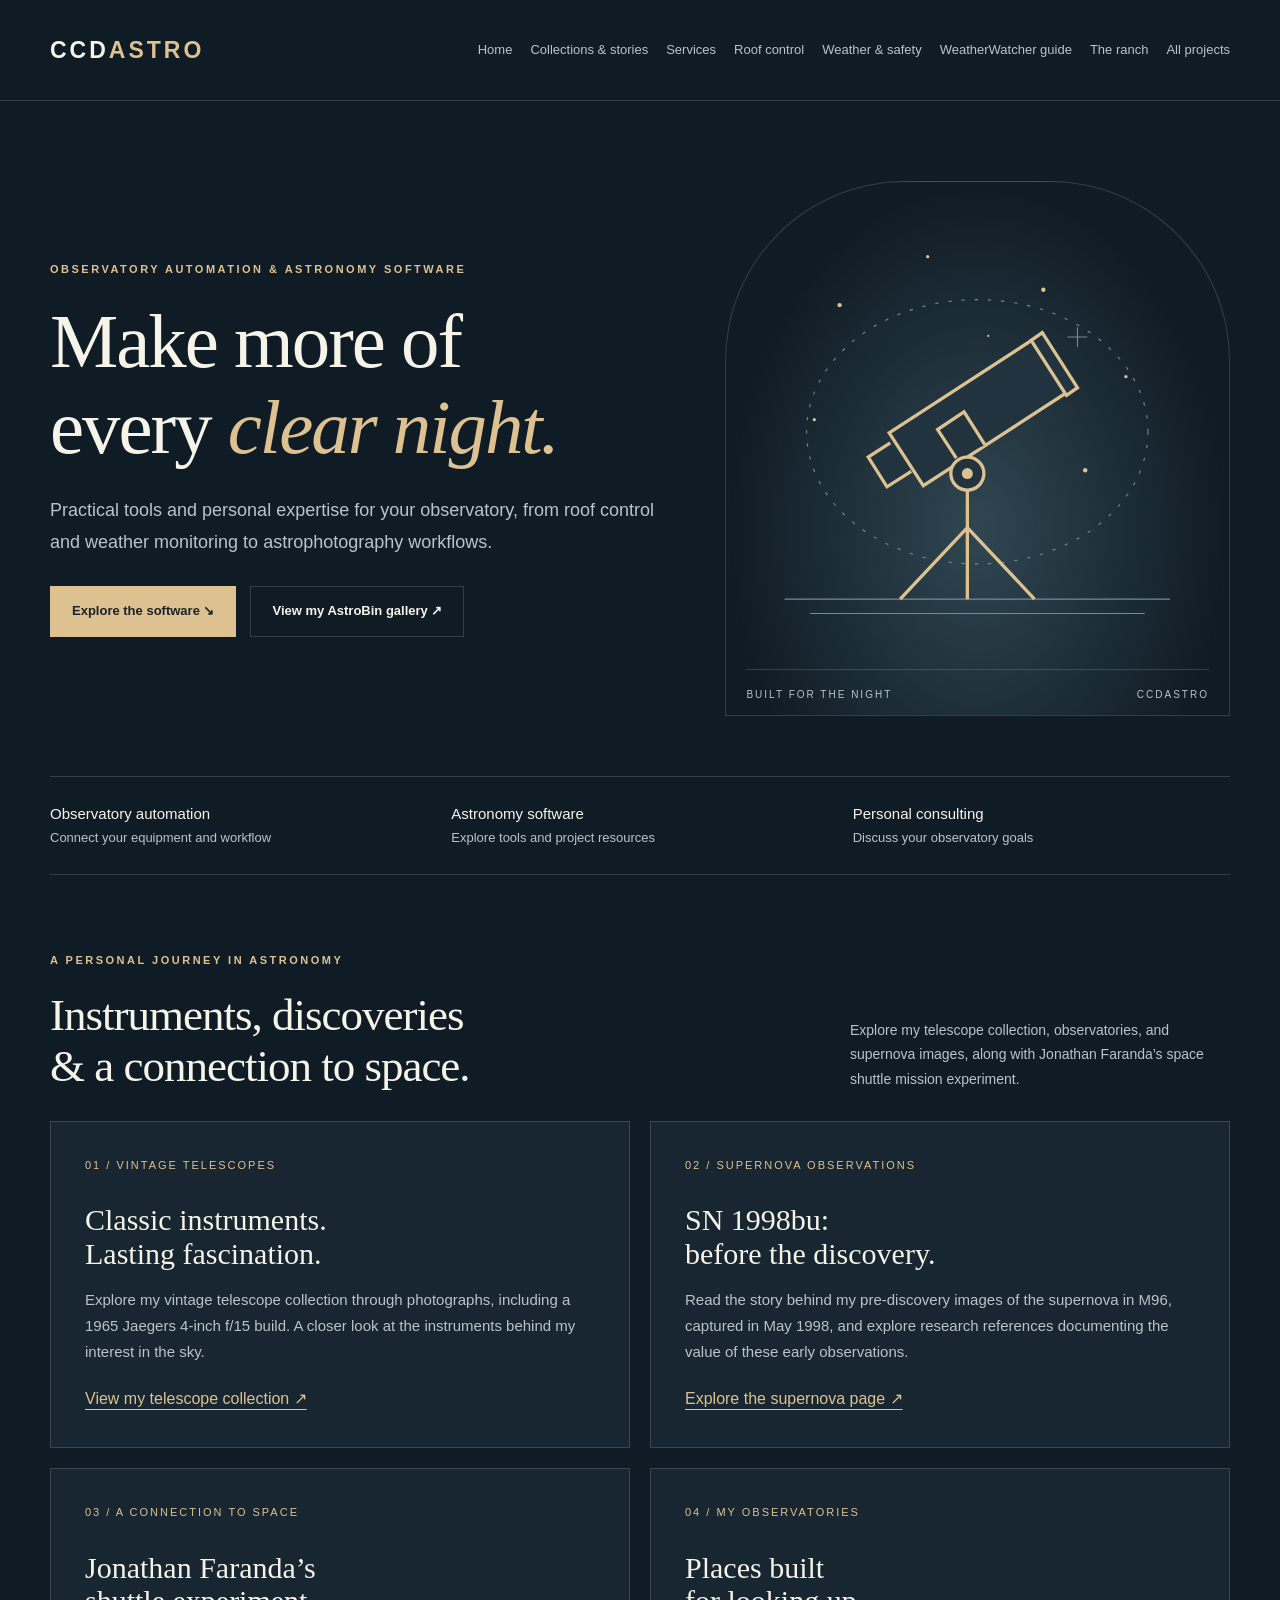
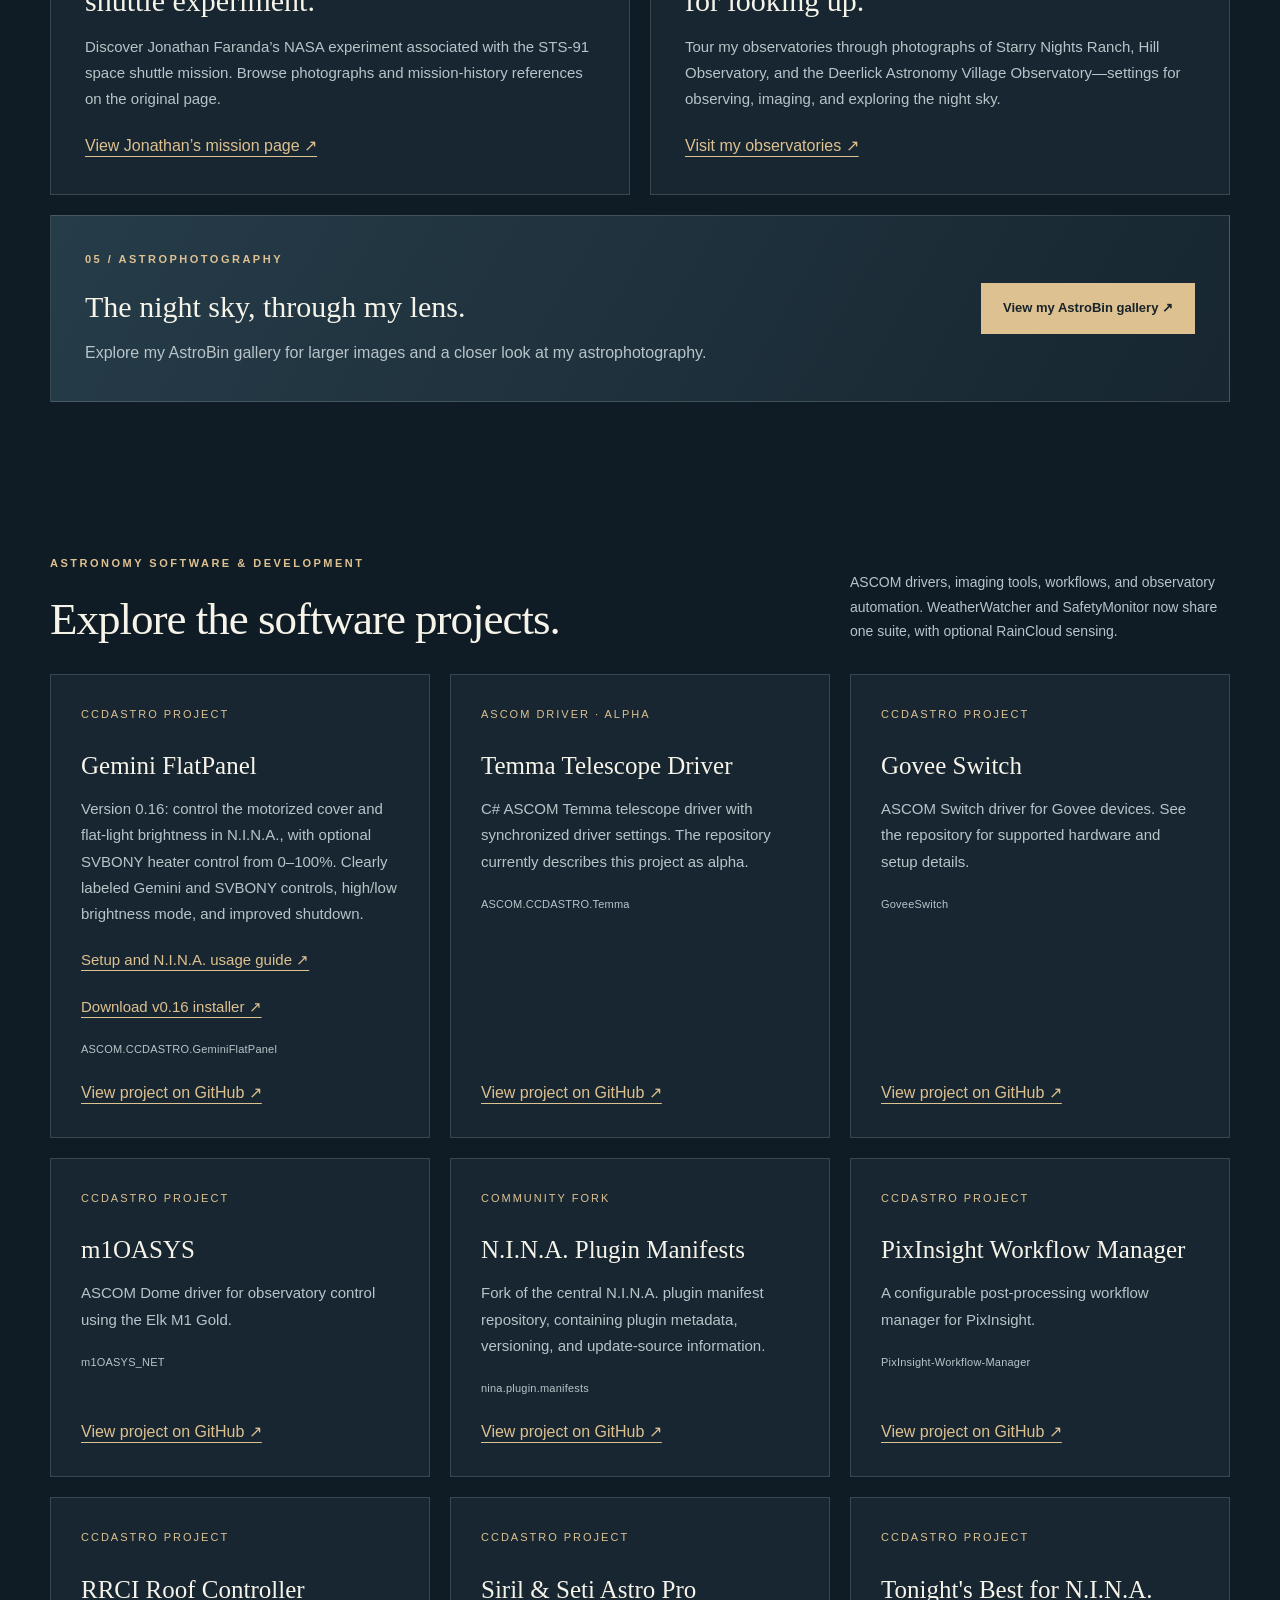
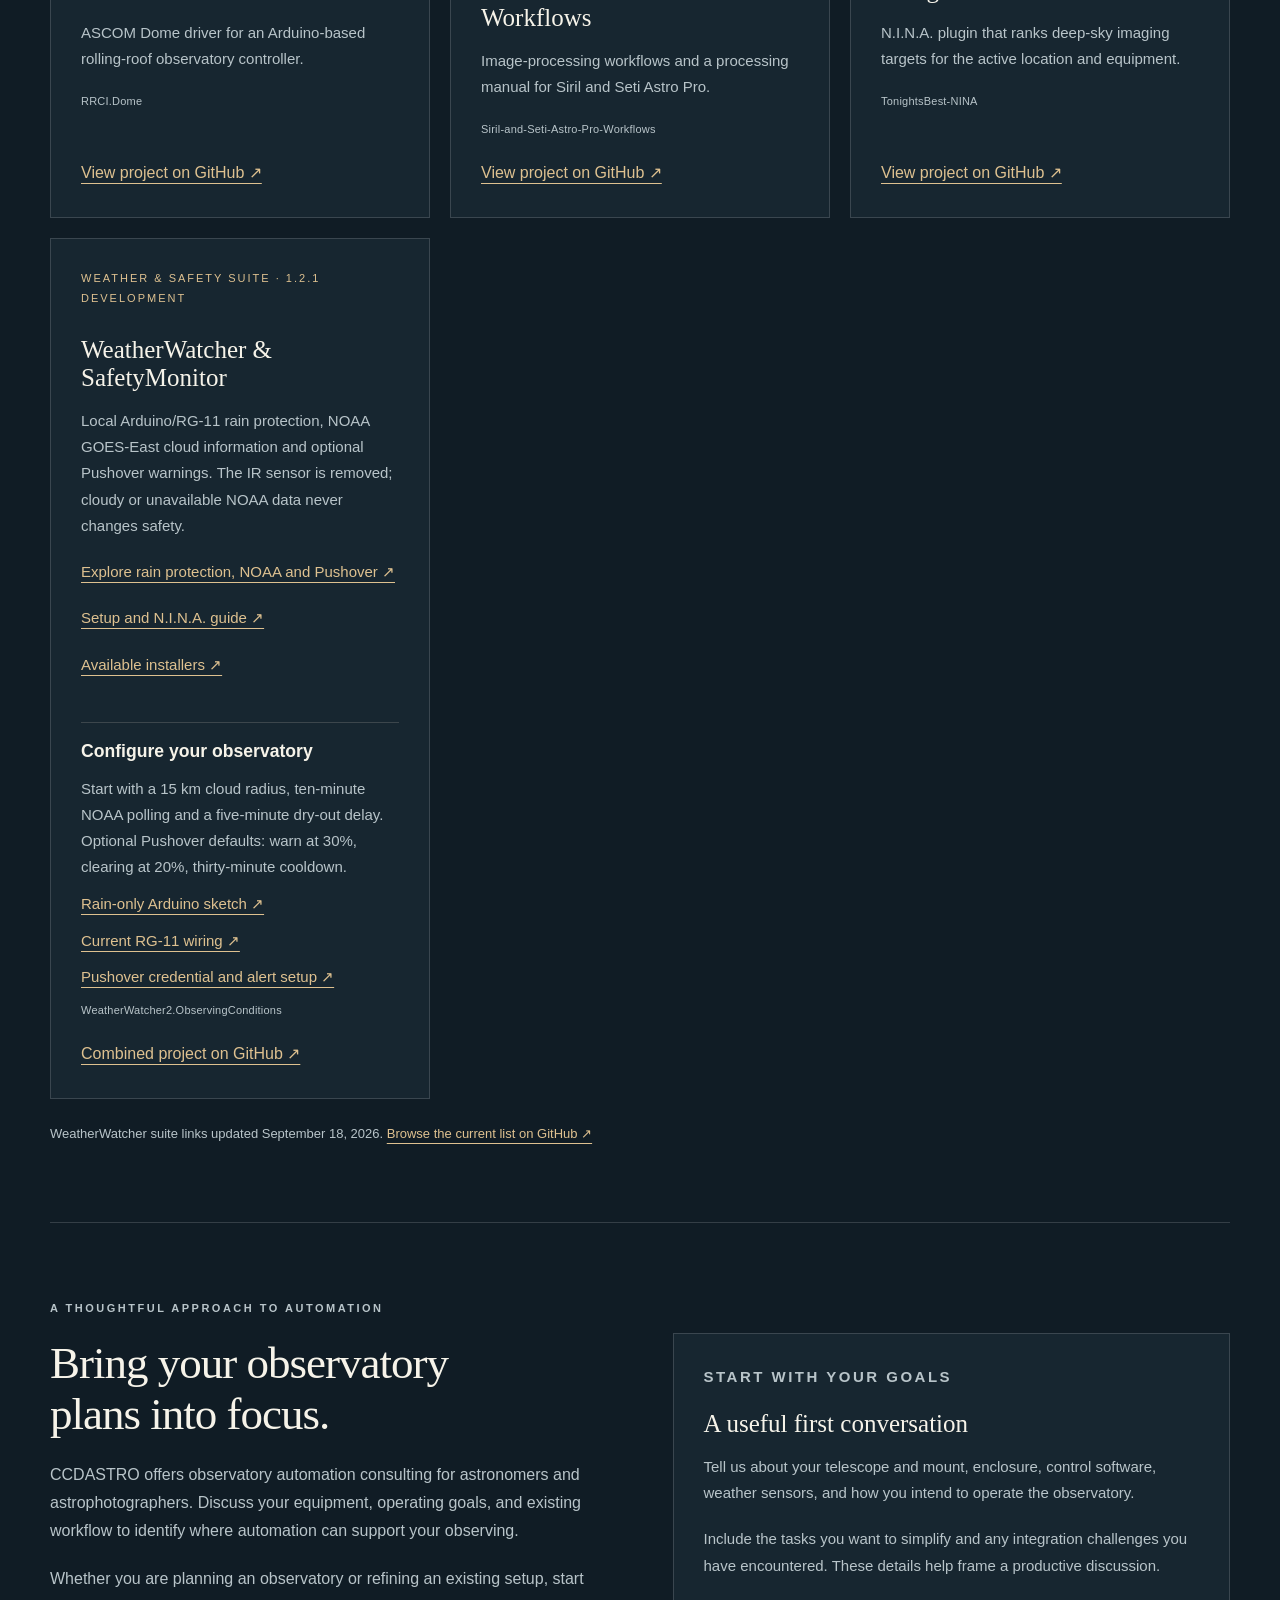
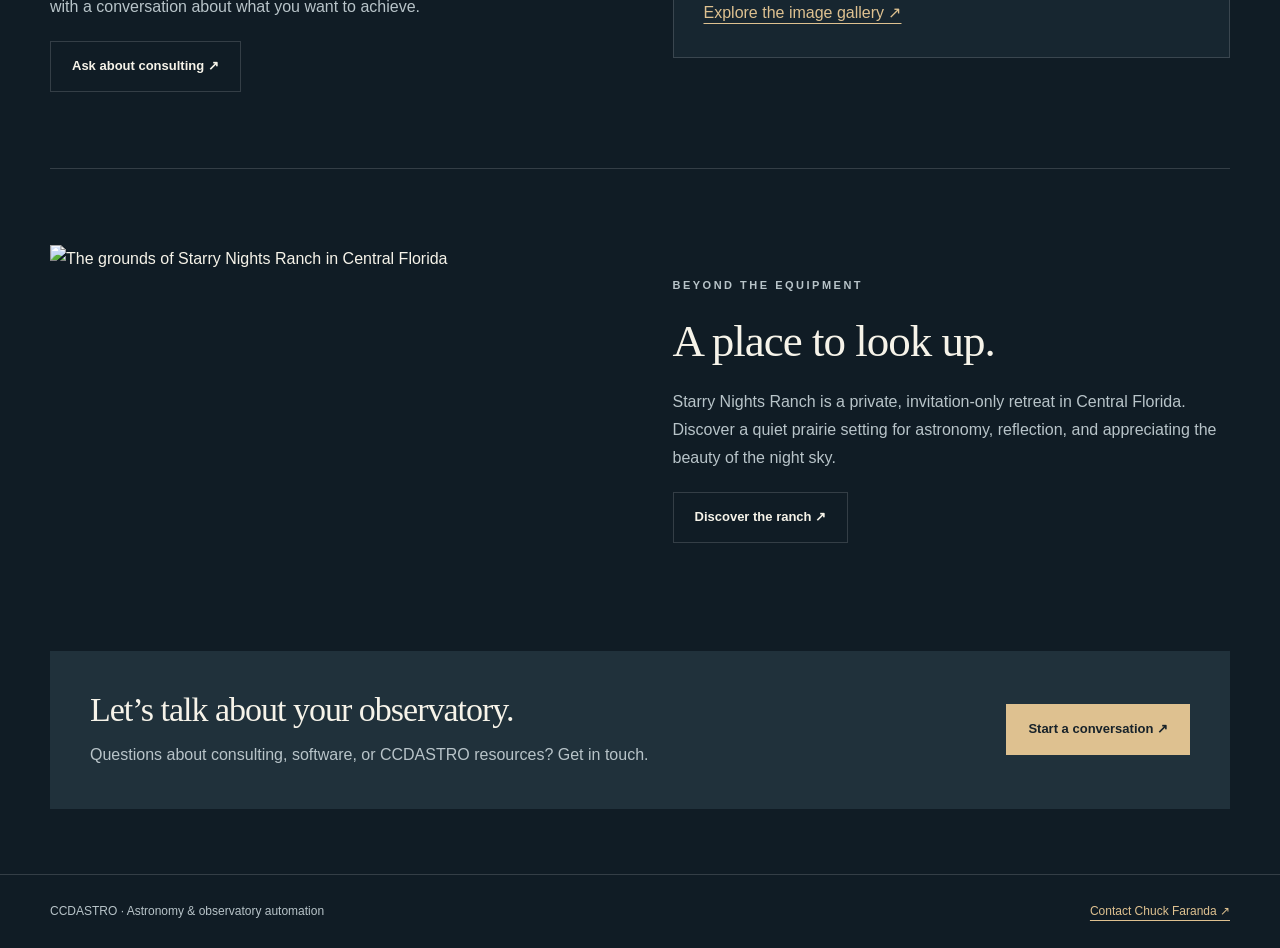
==== website/index.html @ 3b73a75c "Add NOAA cloud information, Pushover advisories, and updated project webpages" ====
<!doctype html><html lang="en"><head><meta charset="utf-8"><meta name="viewport" content="width=device-width, initial-scale=1"><meta name="description" content="CCDASTRO observatory automation consulting and astronomy software. Explore roof control, weather monitoring, imaging resources, and Starry Nights Ranch."><meta name="theme-color" content="#101c25"><title>CCDASTRO | Observatory Automation &amp; Astronomy Software</title><link rel="stylesheet" href="ccdastro-modern.css"><style>.raincloud-build{border-top:1px solid rgba(128,128,128,.35);margin-top:1.5rem;padding-top:1rem}.raincloud-build h4{font-size:1.1rem;line-height:1.4;margin:0 0 .75rem}.raincloud-build p{margin:.65rem 0}</style></head><body><a class="skip" href="#main">Skip to content</a><header><nav class="wrap" aria-label="Primary navigation"><a class="brand" href="index.html">CCD<span>ASTRO</span></a><div class="navlinks"><a href="index.html">Home</a><a href="index.html#explore">Collections &amp; stories</a><a href="index.html#services">Services</a><a href="RRCI.html">Roof control</a><a href="wwi.html">Weather &amp; safety</a><a href="weatherwatcher-guide.html">WeatherWatcher guide</a><a href="SNR.htm">The ranch</a><a href="#software">All projects</a></div></nav></header><main id="main"><section class="hero home-hero wrap"><div><p class="eyebrow">Observatory automation &amp; astronomy software</p><h1>Make more of<br>every <em>clear night.</em></h1><p class="lead">Practical tools and personal expertise for your observatory, from roof control and weather monitoring to astrophotography workflows.</p><div class="actions"><a class="button" href="#software">Explore the software ↘</a><a class="button secondary" href="https://app.astrobin.com/u/cfaranda">View my AstroBin gallery ↗</a></div></div><div class="observatory-art"><svg viewBox="0 0 420 420" role="img" aria-label="Line illustration of a telescope beneath a starry sky"><g fill="#dec190"><circle cx="85" cy="90" r="2"/><circle cx="165" cy="46" r="1.5"/><circle cx="270" cy="76" r="2"/><circle cx="345" cy="155" r="1.5"/><circle cx="62" cy="194" r="1.5"/><circle cx="308" cy="240" r="2"/><circle cx="220" cy="118" r="1"/></g><g fill="none" stroke="#718c98" stroke-width="1"><ellipse cx="210" cy="205" rx="155" ry="120" stroke-dasharray="3 9"/><path d="M35 357h350M58 370h304M292 119h18m-9-9v18"/></g><g stroke="#dec190" stroke-width="3" fill="#20333f"><path d="m130 206 137-89 31 48-137 89Z"/><path d="m259 122 10-7 32 50-10 7Z"/><path d="m131 215-20 13 17 27 22-14"/><circle cx="201" cy="243" r="15"/><path d="M201 258v34m0 0-61 65m61-65 61 65m-61-65v65"/><path d="m191 229-17-26 24-16 19 30"/></g><circle cx="201" cy="243" r="5" fill="#dec190"/></svg><div class="art-caption"><span>BUILT FOR THE NIGHT</span><span>CCDASTRO</span></div></div></section>
<div class="intro-strip wrap"><div><strong>Observatory automation</strong>Connect your equipment and workflow</div><div><strong>Astronomy software</strong>Explore tools and project resources</div><div><strong>Personal consulting</strong>Discuss your observatory goals</div></div>
<section class="section wrap" id="explore" aria-labelledby="explore-title"><div class="section-heading"><div><p class="eyebrow">A personal journey in astronomy</p><h2 id="explore-title">Instruments, discoveries<br>&amp; a connection to space.</h2></div><p>Explore my telescope collection, observatories, and supernova images, along with Jonathan Faranda’s space shuttle mission experiment.</p></div><div class="collection-grid">
<article class="card"><span class="number">01 / VINTAGE TELESCOPES</span><h3>Classic instruments.<br>Lasting fascination.</h3><p>Explore my vintage telescope collection through photographs, including a 1965 Jaegers 4-inch f/15 build. A closer look at the instruments behind my interest in the sky.</p><a href="https://ccdastro.com/vintage.html">View my telescope collection ↗</a></article>
<article class="card"><span class="number">02 / SUPERNOVA OBSERVATIONS</span><h3>SN 1998bu:<br>before the discovery.</h3><p>Read the story behind my pre-discovery images of the supernova in M96, captured in May 1998, and explore research references documenting the value of these early observations.</p><a href="https://ccdastro.net/sn1998bu.html">Explore the supernova page ↗</a></article>
<article class="card"><span class="number">03 / A CONNECTION TO SPACE</span><h3>Jonathan Faranda’s<br>shuttle experiment.</h3><p>Discover Jonathan Faranda’s NASA experiment associated with the STS-91 space shuttle mission. Browse photographs and mission-history references on the original page.</p><a href="https://ccdastro.net/jon_nasa.htm">View Jonathan’s mission page ↗</a></article>
<article class="card"><span class="number">04 / MY OBSERVATORIES</span><h3>Places built<br>for looking up.</h3><p>Tour my observatories through photographs of Starry Nights Ranch, Hill Observatory, and the Deerlick Astronomy Village Observatory—settings for observing, imaging, and exploring the night sky.</p><a href="https://ccdastro.net/obs.html">Visit my observatories ↗</a></article>
</div><div class="astrobin-feature"><div><p class="eyebrow">05 / ASTROPHOTOGRAPHY</p><h3>The night sky, through my lens.</h3><p>Explore my AstroBin gallery for larger images and a closer look at my astrophotography.</p></div><a class="button" href="https://app.astrobin.com/u/cfaranda">View my AstroBin gallery ↗</a></div></section><section class="section wrap" id="software"><div class="section-heading"><div><p class="eyebrow">Astronomy software &amp; development</p><h2>Explore the software projects.</h2></div><p>ASCOM drivers, imaging tools, workflows, and observatory automation. WeatherWatcher and SafetyMonitor now share one suite, with optional RainCloud sensing.</p></div><div class="grid"><article class="card"><span class="number">CCDASTRO PROJECT</span><h3>Gemini FlatPanel</h3><p>Version 0.16: control the motorized cover and flat-light brightness in N.I.N.A., with optional SVBONY heater control from 0–100%. Clearly labeled Gemini and SVBONY controls, high/low brightness mode, and improved shutdown.</p><p><a href="gemini-guide.html">Setup and N.I.N.A. usage guide ↗</a></p><p><a href="https://github.com/CCDASTRO/ASCOM.CCDASTRO.GeminiFlatPanel/releases/tag/v0.16">Download v0.16 installer ↗</a></p><p class="repository-name">ASCOM.CCDASTRO.GeminiFlatPanel</p><a href="https://github.com/CCDASTRO/ASCOM.CCDASTRO.GeminiFlatPanel">View project on GitHub ↗</a></article><article class="card"><span class="number">ASCOM DRIVER · ALPHA</span><h3>Temma Telescope Driver</h3><p>C# ASCOM Temma telescope driver with synchronized driver settings. The repository currently describes this project as alpha.</p><p class="repository-name">ASCOM.CCDASTRO.Temma</p><a href="https://github.com/CCDASTRO/ASCOM.CCDASTRO.Temma">View project on GitHub ↗</a></article><article class="card"><span class="number">CCDASTRO PROJECT</span><h3>Govee Switch</h3><p>ASCOM Switch driver for Govee devices. See the repository for supported hardware and setup details.</p><p class="repository-name">GoveeSwitch</p><a href="https://github.com/CCDASTRO/GoveeSwitch">View project on GitHub ↗</a></article><article class="card"><span class="number">CCDASTRO PROJECT</span><h3>m1OASYS</h3><p>ASCOM Dome driver for observatory control using the Elk M1 Gold.</p><p class="repository-name">m1OASYS_NET</p><a href="https://github.com/CCDASTRO/m1OASYS_NET">View project on GitHub ↗</a></article><article class="card"><span class="number">COMMUNITY FORK</span><h3>N.I.N.A. Plugin Manifests</h3><p>Fork of the central N.I.N.A. plugin manifest repository, containing plugin metadata, versioning, and update-source information.</p><p class="repository-name">nina.plugin.manifests</p><a href="https://github.com/CCDASTRO/nina.plugin.manifests">View project on GitHub ↗</a></article><article class="card"><span class="number">CCDASTRO PROJECT</span><h3>PixInsight Workflow Manager</h3><p>A configurable post-processing workflow manager for PixInsight.</p><p class="repository-name">PixInsight-Workflow-Manager</p><a href="https://github.com/CCDASTRO/PixInsight-Workflow-Manager">View project on GitHub ↗</a></article><article class="card"><span class="number">CCDASTRO PROJECT</span><h3>RRCI Roof Controller</h3><p>ASCOM Dome driver for an Arduino-based rolling-roof observatory controller.</p><p class="repository-name">RRCI.Dome</p><a href="https://github.com/CCDASTRO/RRCI.Dome">View project on GitHub ↗</a></article><article class="card"><span class="number">CCDASTRO PROJECT</span><h3>Siril &amp; Seti Astro Pro Workflows</h3><p>Image-processing workflows and a processing manual for Siril and Seti Astro Pro.</p><p class="repository-name">Siril-and-Seti-Astro-Pro-Workflows</p><a href="https://github.com/CCDASTRO/Siril-and-Seti-Astro-Pro-Workflows">View project on GitHub ↗</a></article><article class="card"><span class="number">CCDASTRO PROJECT</span><h3>Tonight&#39;s Best for N.I.N.A.</h3><p>N.I.N.A. plugin that ranks deep-sky imaging targets for the active location and equipment.</p><p class="repository-name">TonightsBest-NINA</p><a href="https://github.com/CCDASTRO/TonightsBest-NINA">View project on GitHub ↗</a></article><article class="card"><span class="number">WEATHER &amp; SAFETY SUITE · 1.2.1 DEVELOPMENT</span><h3>WeatherWatcher &amp;<br>SafetyMonitor</h3><p>Local Arduino/RG-11 rain protection, NOAA GOES-East cloud information and optional Pushover warnings. The IR sensor is removed; cloudy or unavailable NOAA data never changes safety.</p><p><a href="wwi.html">Explore rain protection, NOAA and Pushover ↗</a></p><p><a href="weatherwatcher-guide.html">Setup and N.I.N.A. guide ↗</a></p><p><a href="https://github.com/CCDASTRO/WeatherWatcher2.ObservingConditions/releases">Available installers ↗</a></p><div class="raincloud-build"><h4>Configure your observatory</h4><p>Start with a 15 km cloud radius, ten-minute NOAA polling and a five-minute dry-out delay. Optional Pushover defaults: warn at 30%, clearing at 20%, thirty-minute cooldown.</p><p><a href="https://github.com/CCDASTRO/WeatherWatcher2.ObservingConditions/tree/master/firmware/RainCloudUno">Rain-only Arduino sketch ↗</a></p><p><a href="https://github.com/CCDASTRO/WeatherWatcher2.ObservingConditions/blob/master/docs/RainCloud/HARDWARE.md">Current RG-11 wiring ↗</a></p><p><a href="https://github.com/CCDASTRO/WeatherWatcher2.ObservingConditions/blob/master/docs/RainCloud/PUSHOVER.md">Pushover credential and alert setup ↗</a></p></div><p class="repository-name">WeatherWatcher2.ObservingConditions</p><a href="https://github.com/CCDASTRO/WeatherWatcher2.ObservingConditions">Combined project on GitHub ↗</a></article></div><p class="project-note">WeatherWatcher suite links updated September 18, 2026. <a href="https://github.com/CCDASTRO?tab=repositories">Browse the current list on GitHub ↗</a></p></section>
<section class="section feature wrap" id="services"><div><p class="eyebrow">A thoughtful approach to automation</p><h2>Bring your observatory<br>plans into focus.</h2><p>CCDASTRO offers observatory automation consulting for astronomers and astrophotographers. Discuss your equipment, operating goals, and existing workflow to identify where automation can support your observing.</p><p>Whether you are planning an observatory or refining an existing setup, start with a conversation about what you want to achieve.</p><a class="button secondary" href="https://ccdastro.com/formphp.html">Ask about consulting ↗</a></div><div class="card"><p class="eyebrow">Start with your goals</p><h3>A useful first conversation</h3><p>Tell us about your telescope and mount, enclosure, control software, weather sensors, and how you intend to operate the observatory.</p><p>Include the tasks you want to simplify and any integration challenges you have encountered. These details help frame a productive discussion.</p><a href="https://ccdastro.com/gallery1.htm">Explore the image gallery ↗</a></div></section>
<section class="section feature wrap"><img src="https://ccdastro.com/SNRview.JPG" alt="The grounds of Starry Nights Ranch in Central Florida" width="700" height="500" loading="lazy"><div><p class="eyebrow">Beyond the equipment</p><h2>A place to look up.</h2><p>Starry Nights Ranch is a private, invitation-only retreat in Central Florida. Discover a quiet prairie setting for astronomy, reflection, and appreciating the beauty of the night sky.</p><a class="button secondary" href="SNR.htm">Discover the ranch ↗</a></div></section>
<section class="contact-band wrap"><div><h2>Let’s talk about your observatory.</h2><p>Questions about consulting, software, or CCDASTRO resources? Get in touch.</p></div><a class="button" href="https://ccdastro.com/formphp.html">Start a conversation ↗</a></section></main><footer><div class="wrap footer-row"><p>CCDASTRO · Astronomy &amp; observatory automation</p><a href="https://ccdastro.com/formphp.html">Contact Chuck Faranda ↗</a></div></footer></body></html>
---- website/ccdastro-modern.css ----
:root{color-scheme:dark;--bg:#101c25;--panel:#172630;--text:#f6f3e9;--muted:#b8c4c9;--accent:#dec190;--blue:#dec190;--border:#ffffff26}*{box-sizing:border-box}html{scroll-behavior:smooth}body{margin:0;background:var(--bg);color:var(--text);font:16px/1.75 'Segoe UI',Arial,sans-serif}a{color:var(--accent);text-underline-offset:5px}a:hover{color:white}a:focus-visible{outline:3px solid var(--accent);outline-offset:5px}.wrap{width:min(1180px,calc(100% - 64px));margin:auto}header{border-bottom:1px solid var(--border)}nav{min-height:100px;display:flex;justify-content:space-between;align-items:center;gap:24px;padding:20px 0}.brand{color:var(--text);text-decoration:none;font-size:23px;font-weight:650;letter-spacing:3px}.brand span{color:var(--accent)}.navlinks{display:flex;flex-wrap:wrap;gap:24px;font-size:13px}.navlinks a{color:var(--muted);text-decoration:none}.navlinks a:hover,.navlinks a[aria-current=page]{color:var(--accent)}h1,h2,h3{font-family:Georgia,serif;font-weight:400;line-height:1.12}h1{font-size:clamp(46px,6vw,78px);letter-spacing:-2px;margin:16px 0 24px}h2{font-size:clamp(30px,4vw,45px);letter-spacing:-1px;margin:0 0 22px}h3{font-size:25px;margin:0 0 16px}p{margin:0 0 20px}.eyebrow{color:var(--accent);font-size:11px;font-weight:650;letter-spacing:2.5px;text-transform:uppercase}.hero{padding:80px 0 60px}.hero.center{text-align:center;max-width:900px}.hero.center .actions{justify-content:center}.lead{color:var(--muted);font-size:18px;max-width:720px}.center .lead{margin-inline:auto}.home-hero{display:grid;grid-template-columns:1.2fr 1fr;gap:70px;align-items:center}.home-hero em{color:var(--accent)}.actions{display:flex;gap:14px;flex-wrap:wrap;margin-top:28px}.button{display:inline-block;text-decoration:none;background:var(--accent);color:#18232a;font-size:13px;font-weight:650;padding:13px 21px;border:1px solid var(--accent)}.button:hover{background:#eed7b1;color:#18232a}.button.secondary{background:transparent;border-color:var(--border);color:var(--text)}.observatory-art{background:radial-gradient(ellipse at 50% 65%,#304752,transparent 70%);border:1px solid var(--border);border-radius:180px 180px 0 0;padding:24px 20px 12px}.observatory-art svg{width:100%;height:auto;display:block}.art-caption{display:flex;justify-content:space-between;color:var(--muted);font-size:10px;letter-spacing:2px;border-top:1px solid var(--border);padding-top:16px}.intro-strip{display:grid;grid-template-columns:repeat(3,1fr);gap:24px;padding-block:24px;border-block:1px solid var(--border);color:var(--muted);font-size:13px}.intro-strip strong{display:block;color:var(--text);font-weight:500;font-size:15px}.section{padding-block:76px}.section-heading{display:flex;justify-content:space-between;align-items:end;gap:36px;margin-bottom:30px}.section-heading h2{margin:0}.section-heading>p{max-width:380px;font-size:14px;color:var(--muted);margin:0}.grid{display:grid;grid-template-columns:repeat(3,minmax(0,1fr));gap:20px}.card{padding:30px;background:var(--panel);border:1px solid var(--border);display:flex;flex-direction:column}.card p,.overview p{color:var(--muted);font-size:15px}.card>a:last-child{margin-top:auto}.card .number{font-size:11px;color:var(--accent);letter-spacing:2px;margin-bottom:28px}.card .actions{margin-top:auto;padding-top:10px}.feature{display:grid;grid-template-columns:1fr 1fr;gap:65px;align-items:center;border-top:1px solid var(--border)}.feature p{color:var(--muted)}.feature img{width:100%;height:330px;object-fit:cover}.overview{padding:32px;border-block:1px solid var(--border);max-width:950px;margin:0 auto 40px}.section-title{margin-bottom:30px}.download-grid,.software-grid{display:grid;grid-template-columns:repeat(2,minmax(0,1fr));gap:20px}.downloads{padding-block:60px 76px}.preview{padding:35px;margin-bottom:65px;border:1px solid var(--border);background:var(--panel);text-align:center}.preview p{color:var(--muted)}.preview img{max-width:100%;height:auto}.contact-band{padding:40px;background:#20313b;display:flex;justify-content:space-between;align-items:center;gap:28px;margin-bottom:65px}.contact-band h2{font-size:34px;margin-bottom:12px}.contact-band p{margin:0;color:var(--muted)}footer{border-top:1px solid var(--border);padding:26px 0;color:var(--muted);font-size:12px}.footer-row{display:flex;justify-content:space-between;gap:24px}.footer-row p{margin:0}.skip{position:absolute;left:16px;top:-100px;background:var(--text);color:var(--bg);padding:12px;z-index:5}.skip:focus{top:12px}@media(max-width:850px){nav{flex-wrap:wrap}.home-hero{gap:30px}.grid{grid-template-columns:repeat(2,minmax(0,1fr))}.feature{gap:30px}.navlinks{gap:18px}}@media(max-width:600px){.wrap{width:calc(100% - 36px)}.navlinks{gap:12px 18px;font-size:12px}.hero{padding:45px 0}.home-hero,.grid,.software-grid,.download-grid,.feature{grid-template-columns:1fr}.observatory-art{max-width:380px;width:100%;margin:auto}.intro-strip{gap:12px;font-size:11px}.intro-strip strong{font-size:12px}.section{padding-block:48px}.section-heading{display:block}.section-heading>p{margin-top:20px}.contact-band{display:block;padding:28px}.contact-band .button{margin-top:24px}.footer-row{display:block}.footer-row p{margin-bottom:12px}.card{padding:24px}}@media(prefers-reduced-motion:reduce){html{scroll-behavior:auto}}
.collection-grid{display:grid;grid-template-columns:repeat(2,minmax(0,1fr));gap:20px}.collection-grid .card{padding:34px}.collection-grid h3{font-size:30px}.astrobin-feature{display:flex;justify-content:space-between;align-items:center;gap:32px;margin-top:20px;padding:34px;border:1px solid var(--border);background:linear-gradient(120deg,#263c49,#172630)}.astrobin-feature p:last-child{color:var(--muted);margin:0}.astrobin-feature .button{flex-shrink:0}.astrobin-feature h3{font-size:30px}.navlinks{gap:12px 18px}nav{flex-wrap:wrap}@media(max-width:650px){.collection-grid{grid-template-columns:1fr}.collection-grid .card{padding:24px}.astrobin-feature{display:block;padding:24px}.astrobin-feature .button{margin-top:24px}}
.repository-name{overflow-wrap:anywhere;font-size:11px!important;letter-spacing:.02em}.project-note{color:var(--muted);font-size:13px;margin:24px 0 0}
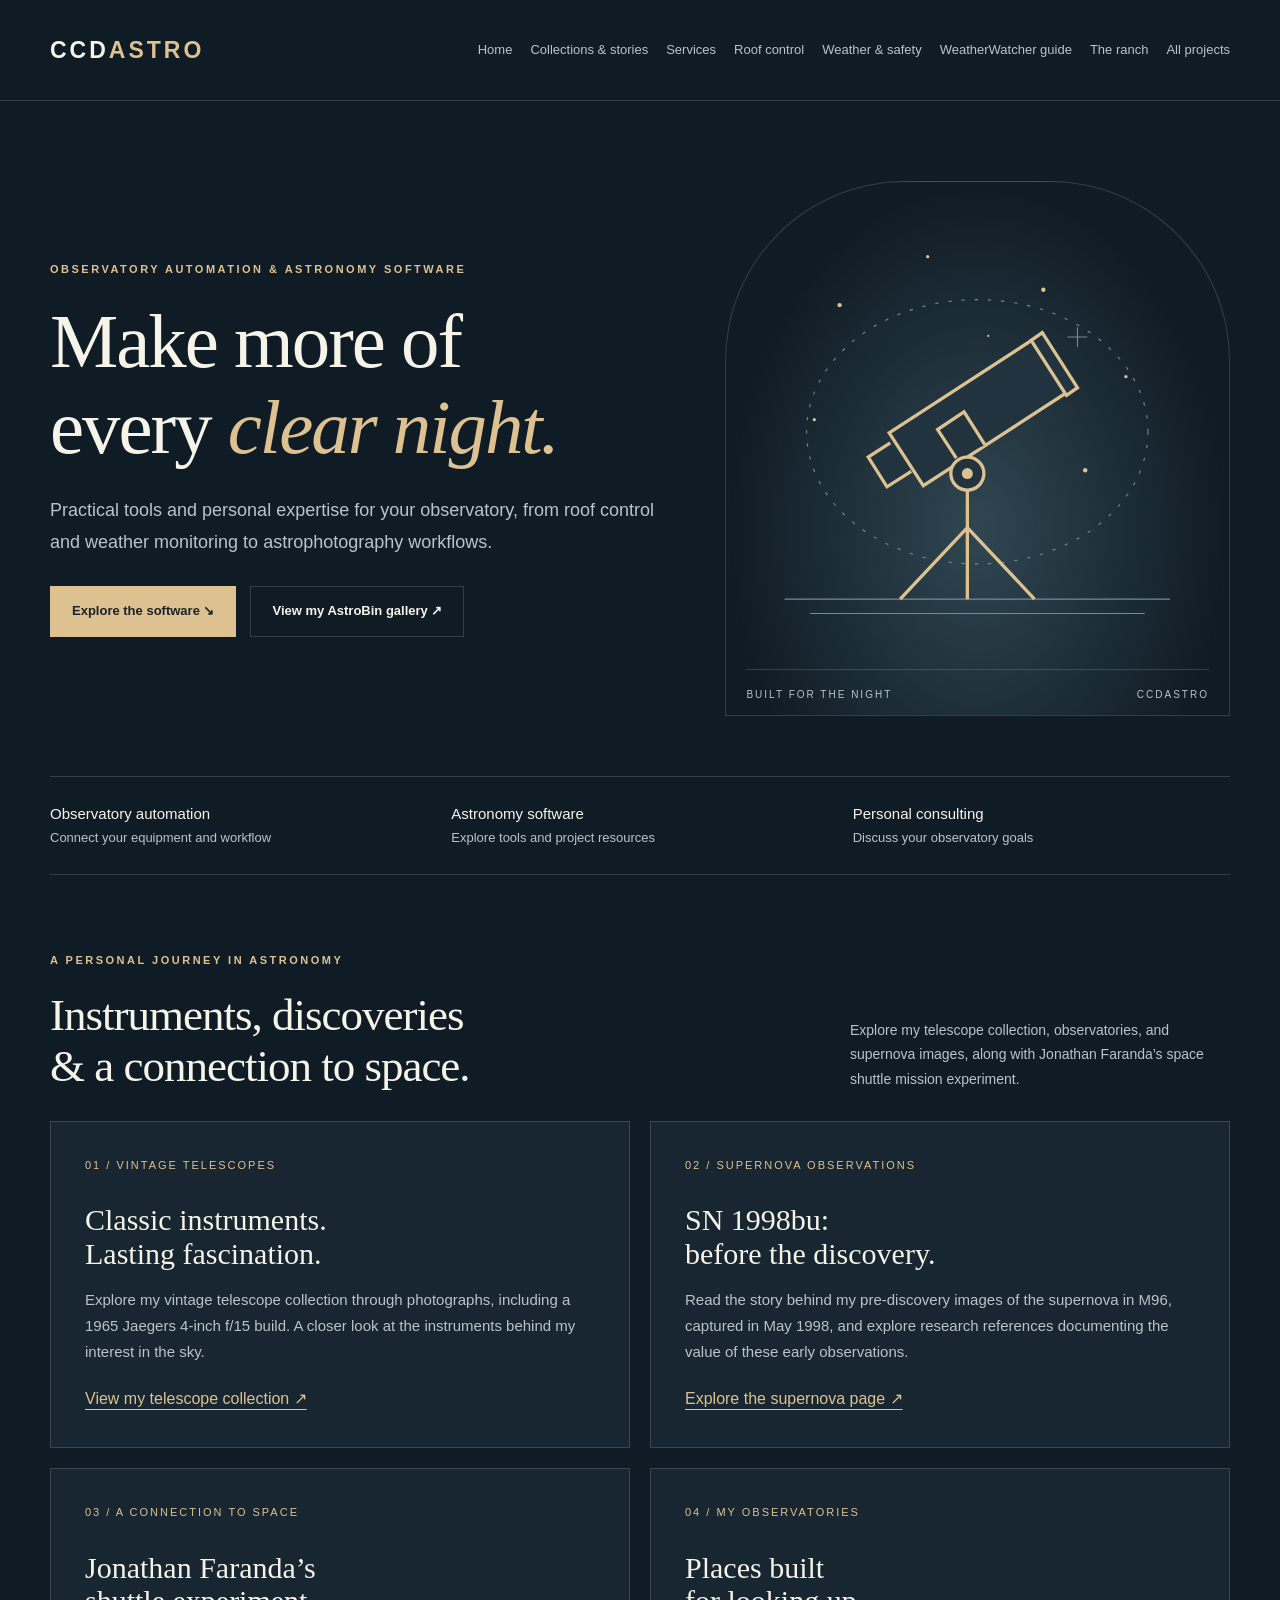
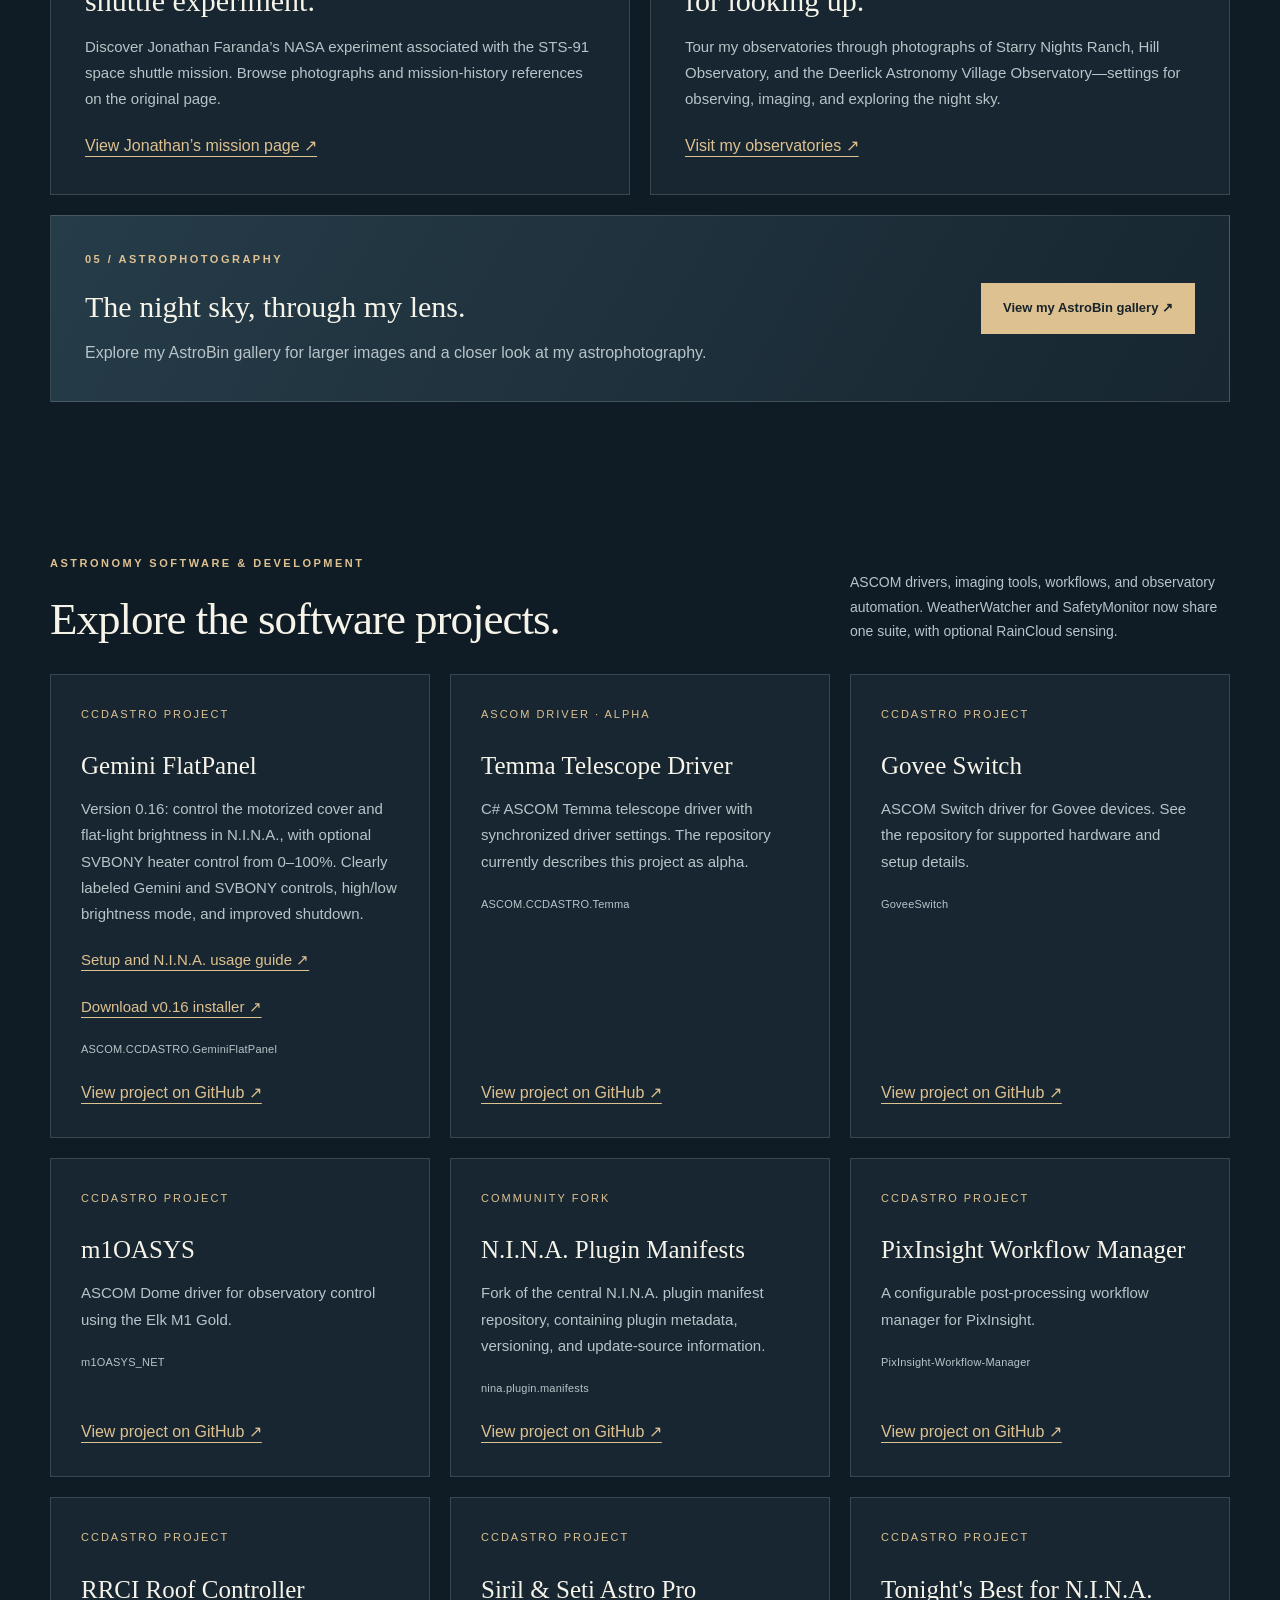
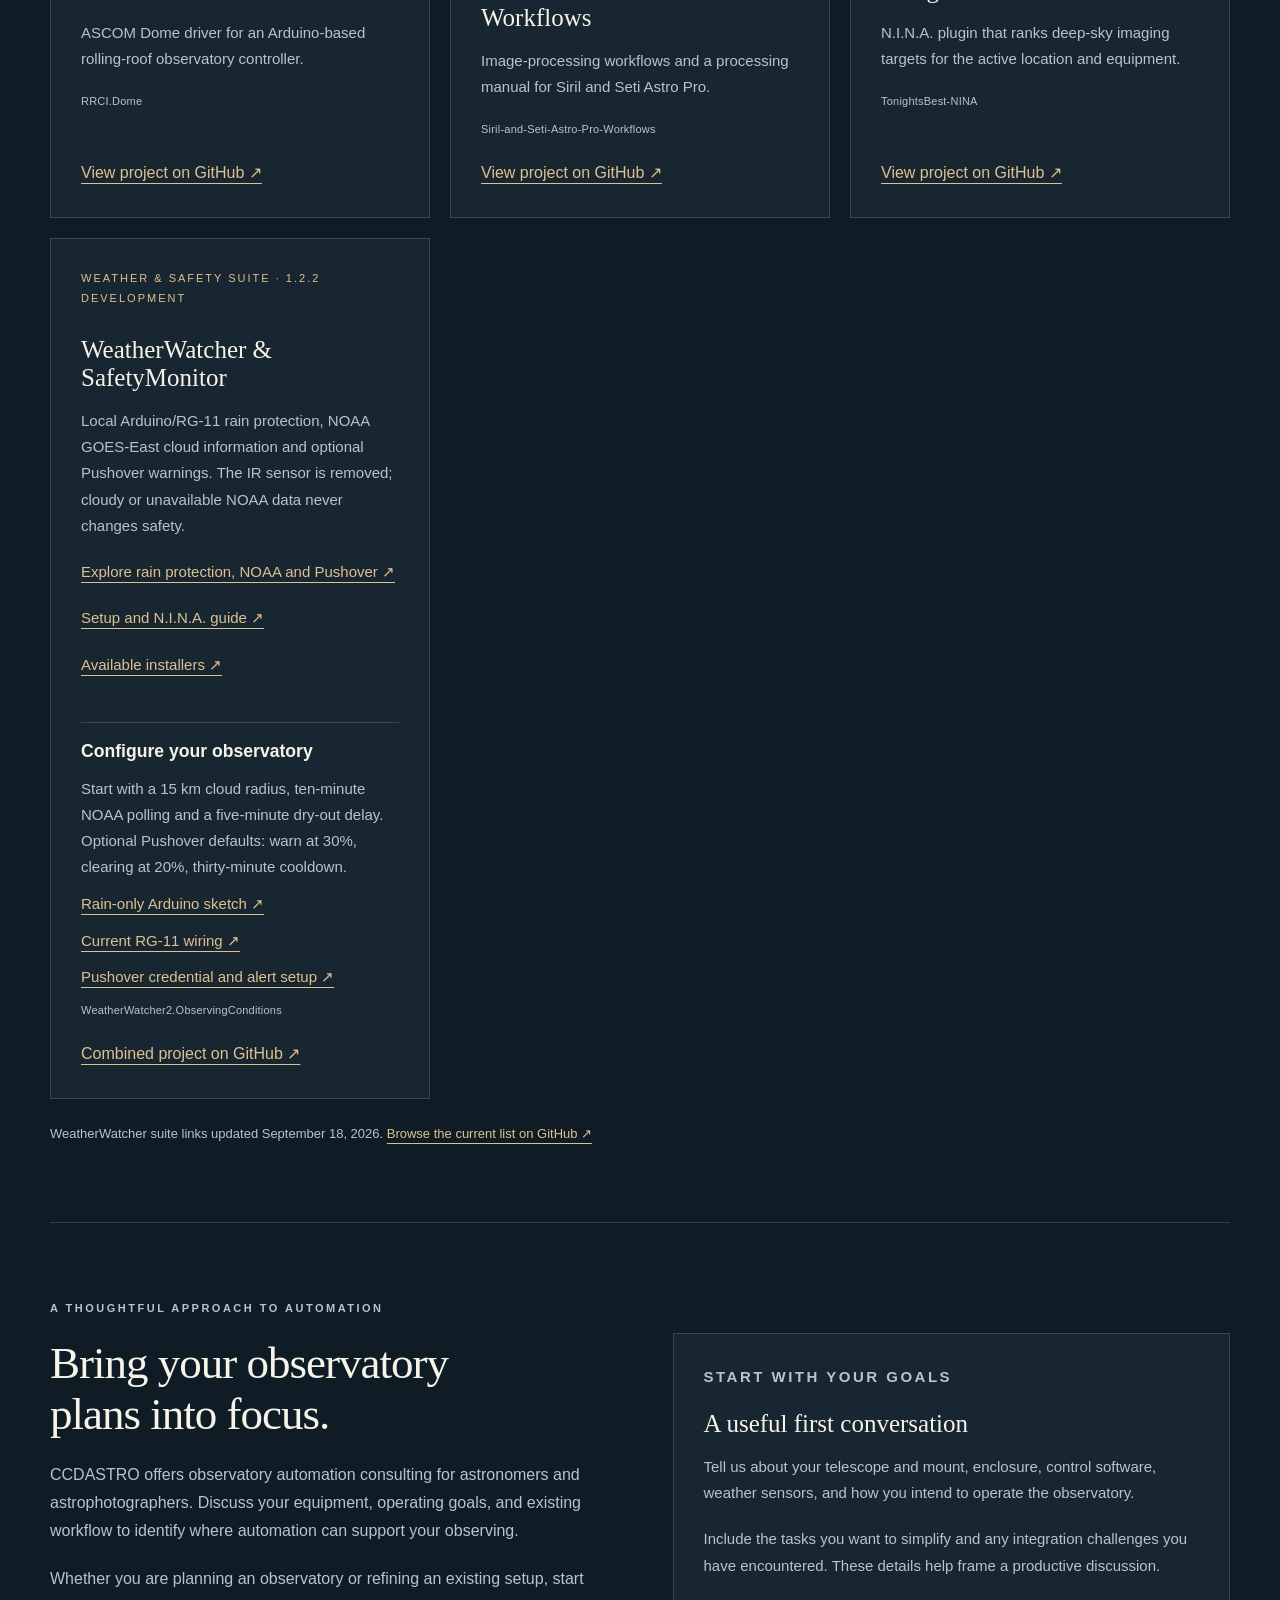
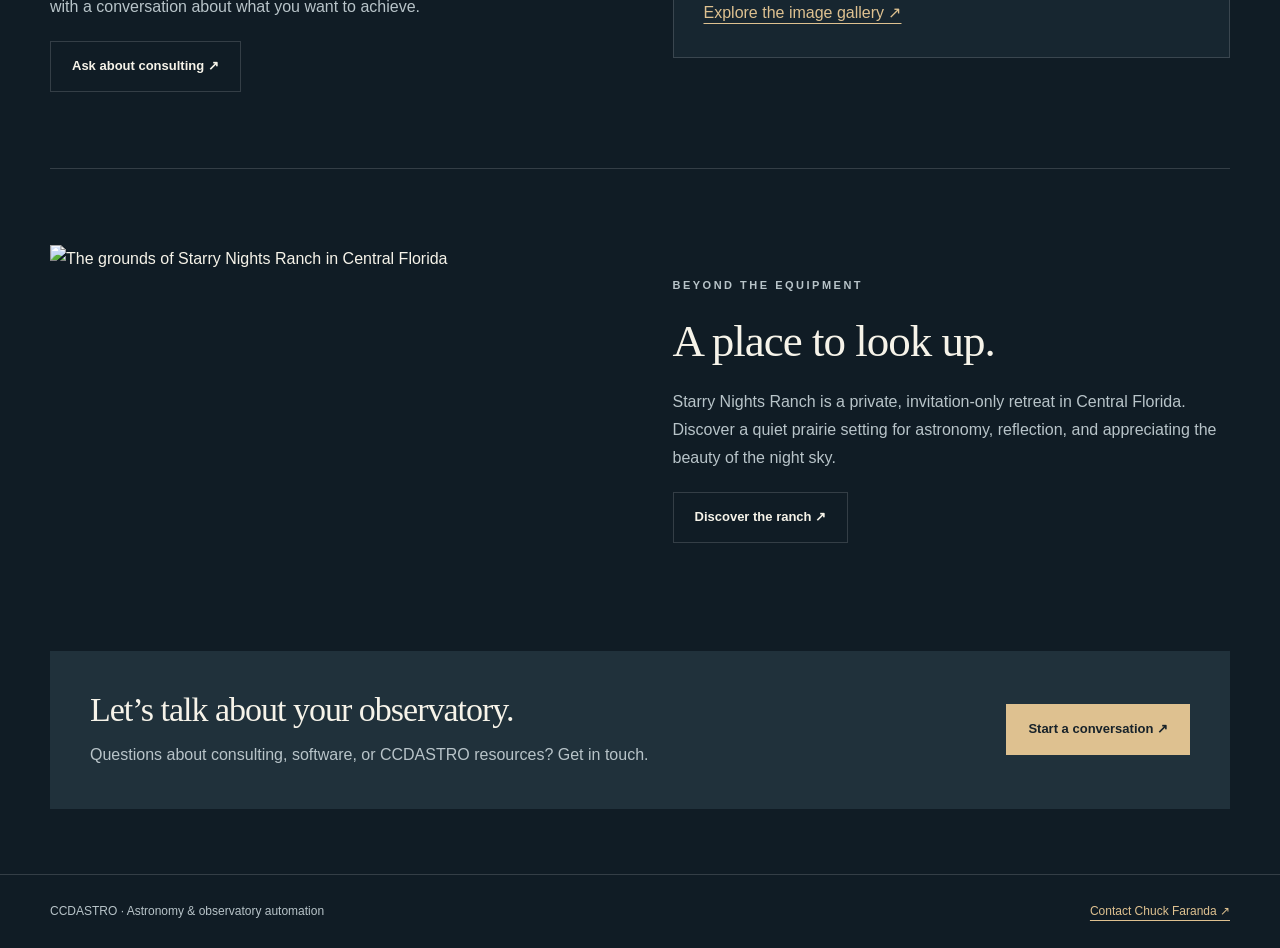
==== commit 5efe8529: "Separate Arduino rain protection and NOAA cloud options in 1.2.2" ====
--- a/website/index.html
+++ b/website/index.html
@@ -5,7 +5,7 @@
 <article class="card"><span class="number">02 / SUPERNOVA OBSERVATIONS</span><h3>SN 1998bu:<br>before the discovery.</h3><p>Read the story behind my pre-discovery images of the supernova in M96, captured in May 1998, and explore research references documenting the value of these early observations.</p><a href="https://ccdastro.net/sn1998bu.html">Explore the supernova page ↗</a></article>
 <article class="card"><span class="number">03 / A CONNECTION TO SPACE</span><h3>Jonathan Faranda’s<br>shuttle experiment.</h3><p>Discover Jonathan Faranda’s NASA experiment associated with the STS-91 space shuttle mission. Browse photographs and mission-history references on the original page.</p><a href="https://ccdastro.net/jon_nasa.htm">View Jonathan’s mission page ↗</a></article>
 <article class="card"><span class="number">04 / MY OBSERVATORIES</span><h3>Places built<br>for looking up.</h3><p>Tour my observatories through photographs of Starry Nights Ranch, Hill Observatory, and the Deerlick Astronomy Village Observatory—settings for observing, imaging, and exploring the night sky.</p><a href="https://ccdastro.net/obs.html">Visit my observatories ↗</a></article>
-</div><div class="astrobin-feature"><div><p class="eyebrow">05 / ASTROPHOTOGRAPHY</p><h3>The night sky, through my lens.</h3><p>Explore my AstroBin gallery for larger images and a closer look at my astrophotography.</p></div><a class="button" href="https://app.astrobin.com/u/cfaranda">View my AstroBin gallery ↗</a></div></section><section class="section wrap" id="software"><div class="section-heading"><div><p class="eyebrow">Astronomy software &amp; development</p><h2>Explore the software projects.</h2></div><p>ASCOM drivers, imaging tools, workflows, and observatory automation. WeatherWatcher and SafetyMonitor now share one suite, with optional RainCloud sensing.</p></div><div class="grid"><article class="card"><span class="number">CCDASTRO PROJECT</span><h3>Gemini FlatPanel</h3><p>Version 0.16: control the motorized cover and flat-light brightness in N.I.N.A., with optional SVBONY heater control from 0–100%. Clearly labeled Gemini and SVBONY controls, high/low brightness mode, and improved shutdown.</p><p><a href="gemini-guide.html">Setup and N.I.N.A. usage guide ↗</a></p><p><a href="https://github.com/CCDASTRO/ASCOM.CCDASTRO.GeminiFlatPanel/releases/tag/v0.16">Download v0.16 installer ↗</a></p><p class="repository-name">ASCOM.CCDASTRO.GeminiFlatPanel</p><a href="https://github.com/CCDASTRO/ASCOM.CCDASTRO.GeminiFlatPanel">View project on GitHub ↗</a></article><article class="card"><span class="number">ASCOM DRIVER · ALPHA</span><h3>Temma Telescope Driver</h3><p>C# ASCOM Temma telescope driver with synchronized driver settings. The repository currently describes this project as alpha.</p><p class="repository-name">ASCOM.CCDASTRO.Temma</p><a href="https://github.com/CCDASTRO/ASCOM.CCDASTRO.Temma">View project on GitHub ↗</a></article><article class="card"><span class="number">CCDASTRO PROJECT</span><h3>Govee Switch</h3><p>ASCOM Switch driver for Govee devices. See the repository for supported hardware and setup details.</p><p class="repository-name">GoveeSwitch</p><a href="https://github.com/CCDASTRO/GoveeSwitch">View project on GitHub ↗</a></article><article class="card"><span class="number">CCDASTRO PROJECT</span><h3>m1OASYS</h3><p>ASCOM Dome driver for observatory control using the Elk M1 Gold.</p><p class="repository-name">m1OASYS_NET</p><a href="https://github.com/CCDASTRO/m1OASYS_NET">View project on GitHub ↗</a></article><article class="card"><span class="number">COMMUNITY FORK</span><h3>N.I.N.A. Plugin Manifests</h3><p>Fork of the central N.I.N.A. plugin manifest repository, containing plugin metadata, versioning, and update-source information.</p><p class="repository-name">nina.plugin.manifests</p><a href="https://github.com/CCDASTRO/nina.plugin.manifests">View project on GitHub ↗</a></article><article class="card"><span class="number">CCDASTRO PROJECT</span><h3>PixInsight Workflow Manager</h3><p>A configurable post-processing workflow manager for PixInsight.</p><p class="repository-name">PixInsight-Workflow-Manager</p><a href="https://github.com/CCDASTRO/PixInsight-Workflow-Manager">View project on GitHub ↗</a></article><article class="card"><span class="number">CCDASTRO PROJECT</span><h3>RRCI Roof Controller</h3><p>ASCOM Dome driver for an Arduino-based rolling-roof observatory controller.</p><p class="repository-name">RRCI.Dome</p><a href="https://github.com/CCDASTRO/RRCI.Dome">View project on GitHub ↗</a></article><article class="card"><span class="number">CCDASTRO PROJECT</span><h3>Siril &amp; Seti Astro Pro Workflows</h3><p>Image-processing workflows and a processing manual for Siril and Seti Astro Pro.</p><p class="repository-name">Siril-and-Seti-Astro-Pro-Workflows</p><a href="https://github.com/CCDASTRO/Siril-and-Seti-Astro-Pro-Workflows">View project on GitHub ↗</a></article><article class="card"><span class="number">CCDASTRO PROJECT</span><h3>Tonight&#39;s Best for N.I.N.A.</h3><p>N.I.N.A. plugin that ranks deep-sky imaging targets for the active location and equipment.</p><p class="repository-name">TonightsBest-NINA</p><a href="https://github.com/CCDASTRO/TonightsBest-NINA">View project on GitHub ↗</a></article><article class="card"><span class="number">WEATHER &amp; SAFETY SUITE · 1.2.1 DEVELOPMENT</span><h3>WeatherWatcher &amp;<br>SafetyMonitor</h3><p>Local Arduino/RG-11 rain protection, NOAA GOES-East cloud information and optional Pushover warnings. The IR sensor is removed; cloudy or unavailable NOAA data never changes safety.</p><p><a href="wwi.html">Explore rain protection, NOAA and Pushover ↗</a></p><p><a href="weatherwatcher-guide.html">Setup and N.I.N.A. guide ↗</a></p><p><a href="https://github.com/CCDASTRO/WeatherWatcher2.ObservingConditions/releases">Available installers ↗</a></p><div class="raincloud-build"><h4>Configure your observatory</h4><p>Start with a 15 km cloud radius, ten-minute NOAA polling and a five-minute dry-out delay. Optional Pushover defaults: warn at 30%, clearing at 20%, thirty-minute cooldown.</p><p><a href="https://github.com/CCDASTRO/WeatherWatcher2.ObservingConditions/tree/master/firmware/RainCloudUno">Rain-only Arduino sketch ↗</a></p><p><a href="https://github.com/CCDASTRO/WeatherWatcher2.ObservingConditions/blob/master/docs/RainCloud/HARDWARE.md">Current RG-11 wiring ↗</a></p><p><a href="https://github.com/CCDASTRO/WeatherWatcher2.ObservingConditions/blob/master/docs/RainCloud/PUSHOVER.md">Pushover credential and alert setup ↗</a></p></div><p class="repository-name">WeatherWatcher2.ObservingConditions</p><a href="https://github.com/CCDASTRO/WeatherWatcher2.ObservingConditions">Combined project on GitHub ↗</a></article></div><p class="project-note">WeatherWatcher suite links updated September 18, 2026. <a href="https://github.com/CCDASTRO?tab=repositories">Browse the current list on GitHub ↗</a></p></section>
+</div><div class="astrobin-feature"><div><p class="eyebrow">05 / ASTROPHOTOGRAPHY</p><h3>The night sky, through my lens.</h3><p>Explore my AstroBin gallery for larger images and a closer look at my astrophotography.</p></div><a class="button" href="https://app.astrobin.com/u/cfaranda">View my AstroBin gallery ↗</a></div></section><section class="section wrap" id="software"><div class="section-heading"><div><p class="eyebrow">Astronomy software &amp; development</p><h2>Explore the software projects.</h2></div><p>ASCOM drivers, imaging tools, workflows, and observatory automation. WeatherWatcher and SafetyMonitor now share one suite, with optional RainCloud sensing.</p></div><div class="grid"><article class="card"><span class="number">CCDASTRO PROJECT</span><h3>Gemini FlatPanel</h3><p>Version 0.16: control the motorized cover and flat-light brightness in N.I.N.A., with optional SVBONY heater control from 0–100%. Clearly labeled Gemini and SVBONY controls, high/low brightness mode, and improved shutdown.</p><p><a href="gemini-guide.html">Setup and N.I.N.A. usage guide ↗</a></p><p><a href="https://github.com/CCDASTRO/ASCOM.CCDASTRO.GeminiFlatPanel/releases/tag/v0.16">Download v0.16 installer ↗</a></p><p class="repository-name">ASCOM.CCDASTRO.GeminiFlatPanel</p><a href="https://github.com/CCDASTRO/ASCOM.CCDASTRO.GeminiFlatPanel">View project on GitHub ↗</a></article><article class="card"><span class="number">ASCOM DRIVER · ALPHA</span><h3>Temma Telescope Driver</h3><p>C# ASCOM Temma telescope driver with synchronized driver settings. The repository currently describes this project as alpha.</p><p class="repository-name">ASCOM.CCDASTRO.Temma</p><a href="https://github.com/CCDASTRO/ASCOM.CCDASTRO.Temma">View project on GitHub ↗</a></article><article class="card"><span class="number">CCDASTRO PROJECT</span><h3>Govee Switch</h3><p>ASCOM Switch driver for Govee devices. See the repository for supported hardware and setup details.</p><p class="repository-name">GoveeSwitch</p><a href="https://github.com/CCDASTRO/GoveeSwitch">View project on GitHub ↗</a></article><article class="card"><span class="number">CCDASTRO PROJECT</span><h3>m1OASYS</h3><p>ASCOM Dome driver for observatory control using the Elk M1 Gold.</p><p class="repository-name">m1OASYS_NET</p><a href="https://github.com/CCDASTRO/m1OASYS_NET">View project on GitHub ↗</a></article><article class="card"><span class="number">COMMUNITY FORK</span><h3>N.I.N.A. Plugin Manifests</h3><p>Fork of the central N.I.N.A. plugin manifest repository, containing plugin metadata, versioning, and update-source information.</p><p class="repository-name">nina.plugin.manifests</p><a href="https://github.com/CCDASTRO/nina.plugin.manifests">View project on GitHub ↗</a></article><article class="card"><span class="number">CCDASTRO PROJECT</span><h3>PixInsight Workflow Manager</h3><p>A configurable post-processing workflow manager for PixInsight.</p><p class="repository-name">PixInsight-Workflow-Manager</p><a href="https://github.com/CCDASTRO/PixInsight-Workflow-Manager">View project on GitHub ↗</a></article><article class="card"><span class="number">CCDASTRO PROJECT</span><h3>RRCI Roof Controller</h3><p>ASCOM Dome driver for an Arduino-based rolling-roof observatory controller.</p><p class="repository-name">RRCI.Dome</p><a href="https://github.com/CCDASTRO/RRCI.Dome">View project on GitHub ↗</a></article><article class="card"><span class="number">CCDASTRO PROJECT</span><h3>Siril &amp; Seti Astro Pro Workflows</h3><p>Image-processing workflows and a processing manual for Siril and Seti Astro Pro.</p><p class="repository-name">Siril-and-Seti-Astro-Pro-Workflows</p><a href="https://github.com/CCDASTRO/Siril-and-Seti-Astro-Pro-Workflows">View project on GitHub ↗</a></article><article class="card"><span class="number">CCDASTRO PROJECT</span><h3>Tonight&#39;s Best for N.I.N.A.</h3><p>N.I.N.A. plugin that ranks deep-sky imaging targets for the active location and equipment.</p><p class="repository-name">TonightsBest-NINA</p><a href="https://github.com/CCDASTRO/TonightsBest-NINA">View project on GitHub ↗</a></article><article class="card"><span class="number">WEATHER &amp; SAFETY SUITE · 1.2.2 DEVELOPMENT</span><h3>WeatherWatcher &amp;<br>SafetyMonitor</h3><p>Local Arduino/RG-11 rain protection, NOAA GOES-East cloud information and optional Pushover warnings. The IR sensor is removed; cloudy or unavailable NOAA data never changes safety.</p><p><a href="wwi.html">Explore rain protection, NOAA and Pushover ↗</a></p><p><a href="weatherwatcher-guide.html">Setup and N.I.N.A. guide ↗</a></p><p><a href="https://github.com/CCDASTRO/WeatherWatcher2.ObservingConditions/releases">Available installers ↗</a></p><div class="raincloud-build"><h4>Configure your observatory</h4><p>Start with a 15 km cloud radius, ten-minute NOAA polling and a five-minute dry-out delay. Optional Pushover defaults: warn at 30%, clearing at 20%, thirty-minute cooldown.</p><p><a href="https://github.com/CCDASTRO/WeatherWatcher2.ObservingConditions/tree/master/firmware/RainCloudUno">Rain-only Arduino sketch ↗</a></p><p><a href="https://github.com/CCDASTRO/WeatherWatcher2.ObservingConditions/blob/master/docs/RainCloud/HARDWARE.md">Current RG-11 wiring ↗</a></p><p><a href="https://github.com/CCDASTRO/WeatherWatcher2.ObservingConditions/blob/master/docs/RainCloud/PUSHOVER.md">Pushover credential and alert setup ↗</a></p></div><p class="repository-name">WeatherWatcher2.ObservingConditions</p><a href="https://github.com/CCDASTRO/WeatherWatcher2.ObservingConditions">Combined project on GitHub ↗</a></article></div><p class="project-note">WeatherWatcher suite links updated September 18, 2026. <a href="https://github.com/CCDASTRO?tab=repositories">Browse the current list on GitHub ↗</a></p></section>
 <section class="section feature wrap" id="services"><div><p class="eyebrow">A thoughtful approach to automation</p><h2>Bring your observatory<br>plans into focus.</h2><p>CCDASTRO offers observatory automation consulting for astronomers and astrophotographers. Discuss your equipment, operating goals, and existing workflow to identify where automation can support your observing.</p><p>Whether you are planning an observatory or refining an existing setup, start with a conversation about what you want to achieve.</p><a class="button secondary" href="https://ccdastro.com/formphp.html">Ask about consulting ↗</a></div><div class="card"><p class="eyebrow">Start with your goals</p><h3>A useful first conversation</h3><p>Tell us about your telescope and mount, enclosure, control software, weather sensors, and how you intend to operate the observatory.</p><p>Include the tasks you want to simplify and any integration challenges you have encountered. These details help frame a productive discussion.</p><a href="https://ccdastro.com/gallery1.htm">Explore the image gallery ↗</a></div></section>
 <section class="section feature wrap"><img src="https://ccdastro.com/SNRview.JPG" alt="The grounds of Starry Nights Ranch in Central Florida" width="700" height="500" loading="lazy"><div><p class="eyebrow">Beyond the equipment</p><h2>A place to look up.</h2><p>Starry Nights Ranch is a private, invitation-only retreat in Central Florida. Discover a quiet prairie setting for astronomy, reflection, and appreciating the beauty of the night sky.</p><a class="button secondary" href="SNR.htm">Discover the ranch ↗</a></div></section>
 <section class="contact-band wrap"><div><h2>Let’s talk about your observatory.</h2><p>Questions about consulting, software, or CCDASTRO resources? Get in touch.</p></div><a class="button" href="https://ccdastro.com/formphp.html">Start a conversation ↗</a></section></main><footer><div class="wrap footer-row"><p>CCDASTRO · Astronomy &amp; observatory automation</p><a href="https://ccdastro.com/formphp.html">Contact Chuck Faranda ↗</a></div></footer></body></html>
